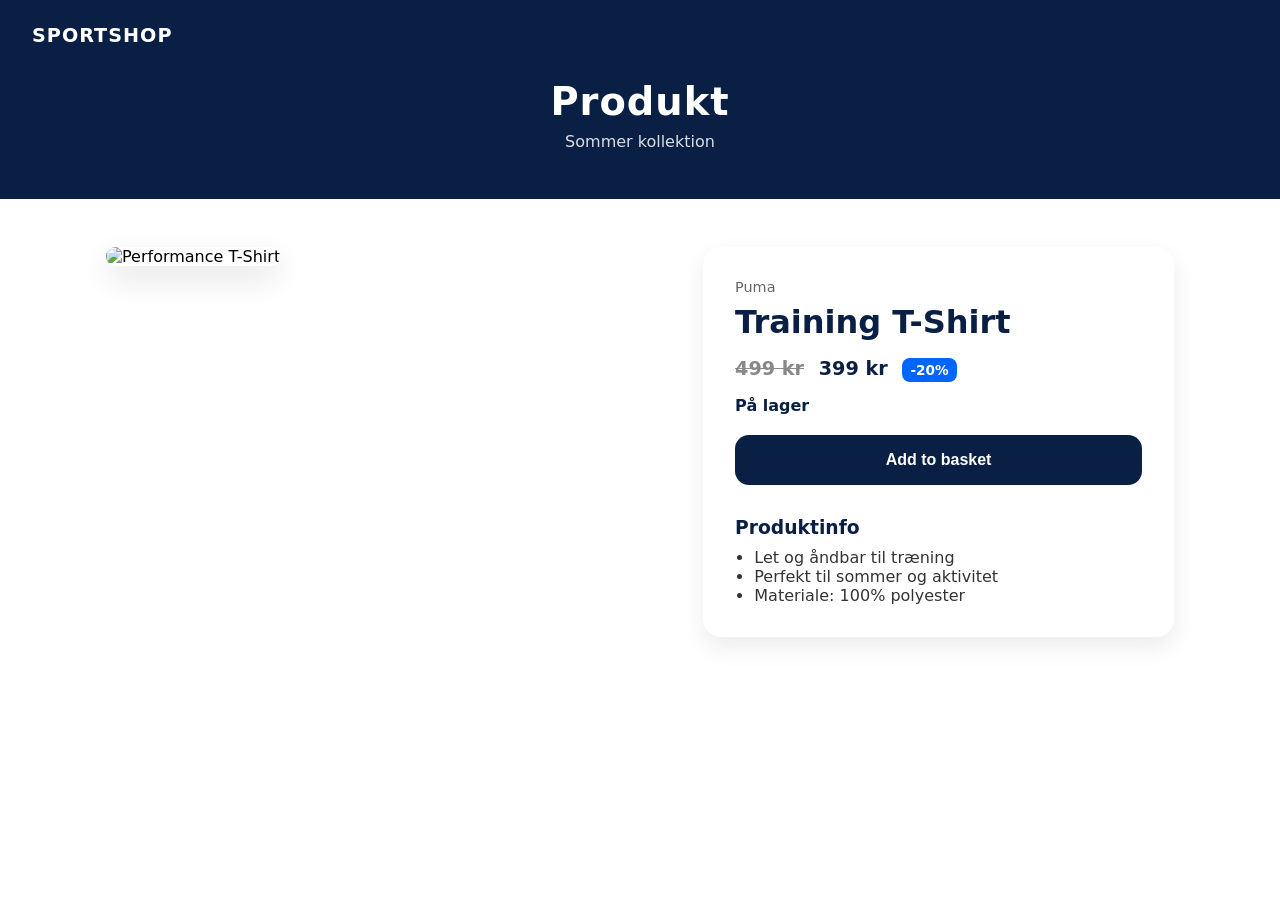
==== product.html @ 58d49dd1 "test" ====
<!DOCTYPE html>
<html lang="da">

<head>
    <meta charset="UTF-8" />
    <meta name="viewport" content="width=device-width, initial-scale=1.0" />
    <title>Produkt | SPORTSHOP</title>
    <link rel="stylesheet" href="style.css" />
</head>

<body>

    <header class="site-header">
        <div class="header-top">
            <a href="index.html" class="logo">SPORTSHOP</a>
        </div>

        <div class="header-content">
            <h1>Produkt</h1>
            <p>Sommer kollektion</p>
        </div>
    </header>

    <main class="productpage-container">

        <article class="product-detail">

            <div class="product-image">
                <img src="https://kea-alt-del.dk/t7/images/webp/640/1531.webp" alt="Performance T-Shirt" />
            </div>

            <div class="product-info">
                <p class="brand">Puma</p>
                <h2 class="product-title">Training T-Shirt</h2>

                <p class="price">
                    <span class="old-price">499 kr</span>
                    399 kr
                    <span class="discount-tag">-20%</span>
                </p>

                <p class="stock in-stock">På lager</p>


                <button class="add-to-basket" type="button">Add to basket</button>

                <div class="product-meta">
                    <h3>Produktinfo</h3>
                    <ul>
                        <li>Let og åndbar til træning</li>
                        <li>Perfekt til sommer og aktivitet</li>
                        <li>Materiale: 100% polyester</li>
                    </ul>
                </div>
            </div>

        </article>

    </main>

</body>

</html>
---- style.css ----
/* Reset */
* {
  box-sizing: border-box;
  margin: 0;
  padding: 0;
}

body {
  font-family:
    system-ui,
    -apple-system,
    Segoe UI,
    Roboto,
    sans-serif;
  background-color: var(--light-bg);
  color: var(--text-dark);
}

/* Header */
header {
  background: var(--navy);
  color: var(--white);
  text-align: center;
  padding: 3rem 1rem;
}

header h1 {
  font-size: clamp(1.8rem, 3vw, 2.5rem);
  letter-spacing: 1px;
}

header p {
  margin-top: 0.5rem;
  opacity: 0.85;
}

.site-header {
  background: #0a1f44;
  color: white;
  padding: 1.5rem 2rem 3rem;
}

/* Øverste linje med logo */
.header-top {
  display: flex;
  justify-content: flex-start;
}

.logo {
  text-decoration: none;
  color: white;
  font-weight: 800;
  font-size: 1.2rem;
  letter-spacing: 1px;
  transition: opacity 0.2s ease;
}

.logo:hover {
  opacity: 0.7;
}

/* Midtersektion */
.header-content {
  text-align: center;
  margin-top: 2rem;
}

.header-content h1 {
  font-size: clamp(1.8rem, 3vw, 2.5rem);
  margin-bottom: 0.5rem;
}

.header-content p {
  opacity: 0.85;
}

/* Layout */
main {
  max-width: 1100px;
  margin: 0 auto;
  padding: 3rem 1rem;
}

/* Grid */
.category-grid {
  display: grid;
  grid-template-columns: repeat(3, 1fr);
  gap: 1.5rem;
}

/* Cards */
.category-card {
  background: #0a1f44; /* Navy */
  color: #ffffff; /* Hvid tekst */
  border-radius: 16px;
  padding: 2.5rem 1rem;
  text-align: center;
  text-decoration: none;
  font-weight: 600;
  font-size: 1.1rem;

  box-shadow: 0 8px 25px rgba(0, 0, 0, 0.15);
  transition: all 0.2s ease;
}

/* Hover effect */
.category-card:hover {
  background: var(--electric-blue);
  color: var(--white);
  transform: translateY(-5px);
  box-shadow: 0 15px 35px rgba(0, 102, 255, 0.35);
}

/* Focus for accessibility */
.category-card:focus-visible {
  outline: 3px solid var(--electric-blue);
  outline-offset: 4px;
}

/* PRODUCTLIST SIDE*/
.productlist-container {
  max-width: 1100px;
  margin: 0 auto;
  padding: 3rem 1rem;
}

.product-grid {
  display: grid;
  gap: 2rem;
  grid-template-columns: repeat(3, 1fr);
}

/* Responsiv */
@media (max-width: 900px) {
  .product-grid {
    grid-template-columns: repeat(2, 1fr);
  }
}

@media (max-width: 600px) {
  .product-grid {
    grid-template-columns: 1fr;
  }
}

/* Product card */
.product-card {
  background: white;
  border-radius: 16px;
  padding: 1.5rem;
  text-decoration: none;
  color: #111;
  box-shadow: 0 8px 20px rgba(0, 0, 0, 0.08);
  position: relative;
  transition:
    transform 0.2s ease,
    box-shadow 0.2s ease;
}

.product-card img {
  width: 100%;
  border-radius: 12px;
  margin-bottom: 1rem;
}

.product-card h2 {
  font-size: 1.1rem;
  margin-bottom: 0.3rem;
}

.brand {
  color: #666;
  font-size: 0.9rem;
  margin-bottom: 0.5rem;
}

.price {
  font-weight: 700;
  color: #0a1f44;
}

/* Hover */
.product-card:hover {
  transform: translateY(-5px);
  box-shadow: 0 15px 35px rgba(0, 0, 0, 0.12);
}

/* Badge */
.badge {
  position: absolute;
  top: 15px;
  left: 15px;
  background: #0066ff;
  color: white;
  font-size: 0.75rem;
  font-weight: 700;
  padding: 0.4rem 0.6rem;
  border-radius: 6px;
}

/* Discount */
.discount .badge {
  background: #0066ff;
}

.old-price {
  text-decoration: line-through;
  color: #888;
  margin-right: 0.5rem;
}

/* Sold out */
.soldout {
  opacity: 0.6;
}

.soldout .badge {
  background: red;
}

/* PRODUCT HTML*/
.productpage-container {
  max-width: 1100px;
  margin: 0 auto;
  padding: 3rem 1rem;
}

.product-detail {
  display: grid;
  gap: 2rem;
  grid-template-columns: 1.2fr 1fr;
  align-items: start;
}

.product-image img {
  width: 100%;
  border-radius: 18px;
  box-shadow: 0 12px 30px rgba(0, 0, 0, 0.12);
}

.product-info {
  background: white;
  border-radius: 18px;
  padding: 2rem;
  box-shadow: 0 10px 25px rgba(0, 0, 0, 0.08);
}

.product-title {
  font-size: clamp(1.6rem, 2.5vw, 2rem);
  margin: 0.3rem 0 1rem;
  color: #0a1f44;
}

.price {
  font-weight: 800;
  font-size: 1.2rem;
  color: #0a1f44;
  margin-bottom: 1rem;
}

.discount-tag {
  background: #0066ff;
  color: white;
  font-size: 0.85rem;
  padding: 0.25rem 0.5rem;
  border-radius: 8px;
  margin-left: 0.5rem;
}

.stock {
  font-weight: 700;
  margin-bottom: 1.25rem;
}

.in-stock {
  color: #0a1f44;
}

.out-of-stock {
  color: red;
}

.add-to-basket {
  width: 100%;
  border: none;
  border-radius: 14px;
  padding: 1rem;
  font-weight: 800;
  font-size: 1rem;
  cursor: pointer;

  background: #0a1f44;
  color: white;

  transition:
    transform 0.2s ease,
    box-shadow 0.2s ease,
    background 0.2s ease;
}

.add-to-basket:hover {
  background: #0066ff;
  transform: translateY(-2px);
  box-shadow: 0 12px 25px rgba(0, 102, 255, 0.35);
}

.product-meta {
  margin-top: 2rem;
}

.product-meta h3 {
  margin-bottom: 0.6rem;
  color: #0a1f44;
}

.product-meta ul {
  padding-left: 1.2rem;
  color: #333;
}

/* Responsiv */
@media (max-width: 900px) {
  .product-detail {
    grid-template-columns: 1fr;
  }

  .product-info {
    padding: 1.5rem;
  }
}
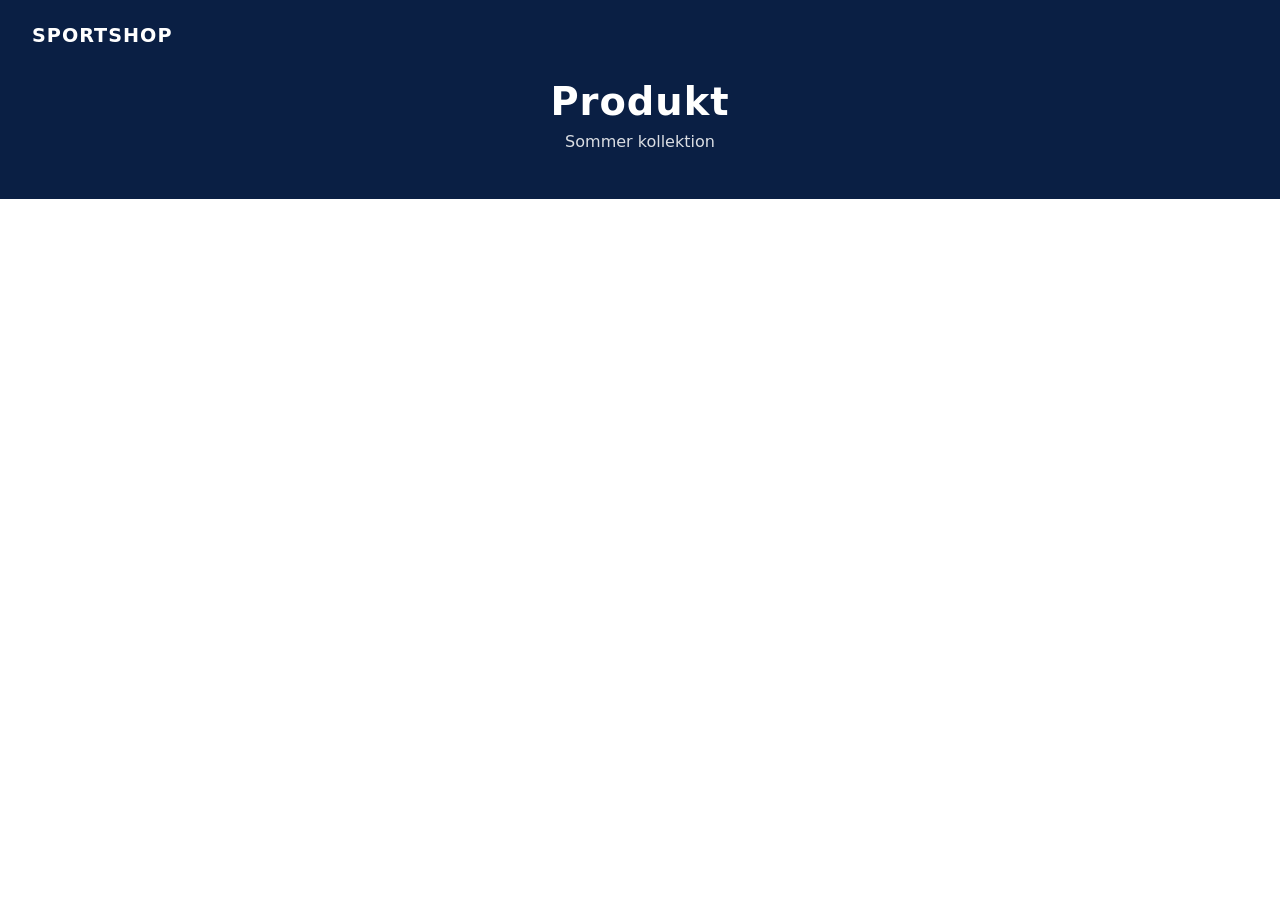
==== commit f073af29: "updates" ====
--- a/product.html
+++ b/product.html
@@ -2,10 +2,10 @@
 <html lang="da">
 
 <head>
-    <meta charset="UTF-8" />
-    <meta name="viewport" content="width=device-width, initial-scale=1.0" />
+    <meta charset="UTF-8">
+    <meta name="viewport" content="width=device-width, initial-scale=1.0">
     <title>Produkt | SPORTSHOP</title>
-    <link rel="stylesheet" href="style.css" />
+    <link rel="stylesheet" href="style.css">
 </head>
 
 <body>
@@ -23,40 +23,12 @@
 
     <main class="productpage-container">
 
-        <article class="product-detail">
 
-            <div class="product-image">
-                <img src="https://kea-alt-del.dk/t7/images/webp/640/1531.webp" alt="Performance T-Shirt" />
-            </div>
-
-            <div class="product-info">
-                <p class="brand">Puma</p>
-                <h2 class="product-title">Training T-Shirt</h2>
-
-                <p class="price">
-                    <span class="old-price">499 kr</span>
-                    399 kr
-                    <span class="discount-tag">-20%</span>
-                </p>
-
-                <p class="stock in-stock">På lager</p>
-
-
-                <button class="add-to-basket" type="button">Add to basket</button>
-
-                <div class="product-meta">
-                    <h3>Produktinfo</h3>
-                    <ul>
-                        <li>Let og åndbar til træning</li>
-                        <li>Perfekt til sommer og aktivitet</li>
-                        <li>Materiale: 100% polyester</li>
-                    </ul>
-                </div>
-            </div>
-
-        </article>
+        <article class="produktside"></article>
 
     </main>
+
+    <script src="js/product.js"></script>
 
 </body>
 
